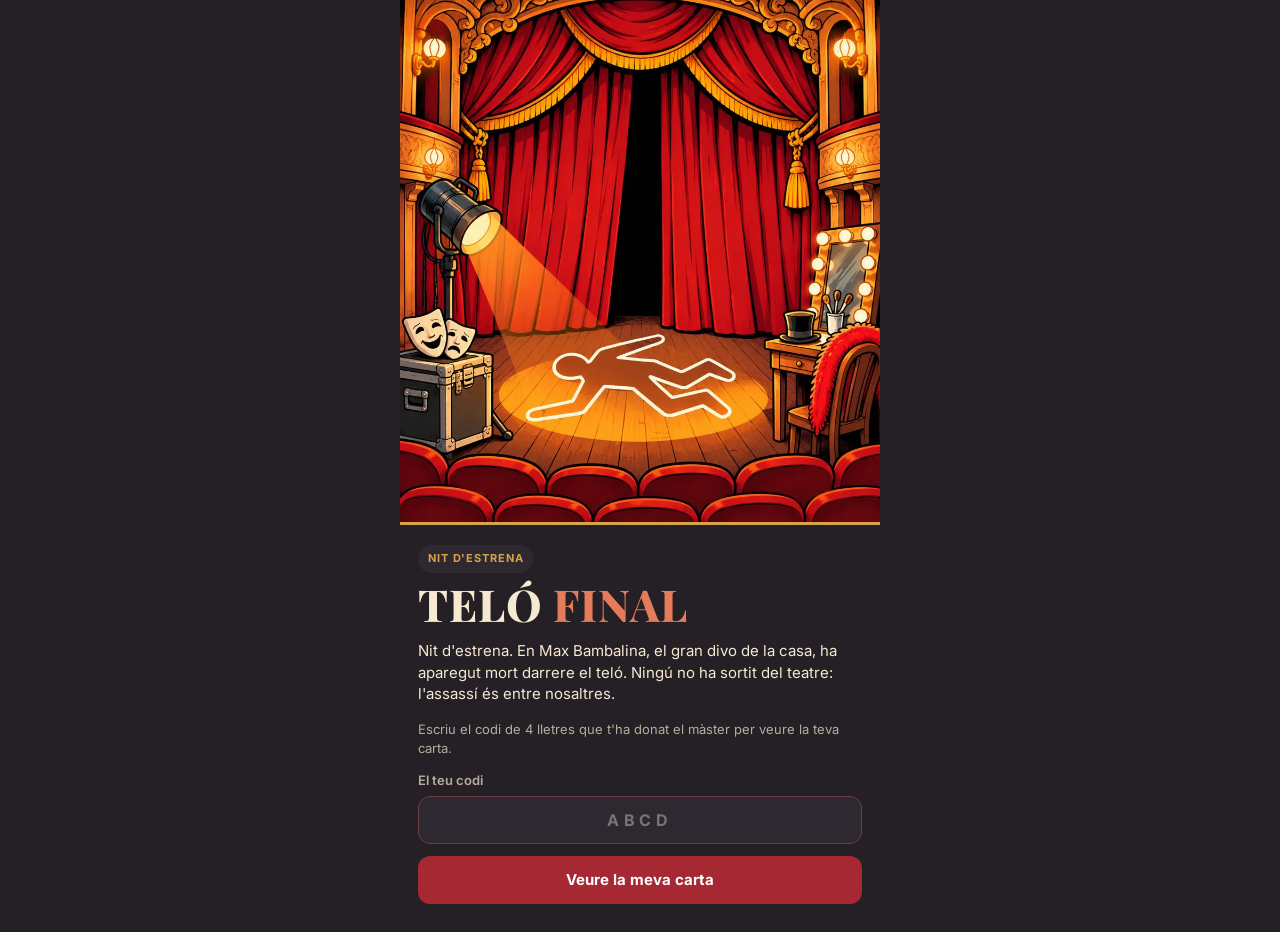
==== index.html @ dbfe651f "Add files via upload" ====
<!doctype html>
<html lang="ca">
<head>
<meta charset="utf-8">
<meta name="viewport" content="width=device-width, initial-scale=1, viewport-fit=cover">
<meta name="theme-color" content="#242026">
<title>Teló Final</title>
<link rel="preconnect" href="https://fonts.googleapis.com">
<link rel="preconnect" href="https://fonts.gstatic.com" crossorigin>
<link rel="stylesheet" href="https://fonts.googleapis.com/css2?family=Playfair+Display:wght@800&family=Inter:wght@400;500;600;700&family=JetBrains+Mono:wght@700&display=swap">
<link rel="stylesheet" href="css/estil.css">
<style>
  body { min-height: 100dvh; }
  .app { max-width: 480px; margin: 0 auto; min-height: 100dvh; display: flex; flex-direction: column; }
  .capcal { display: flex; align-items: center; justify-content: space-between; gap: 10px; padding: 14px 16px 10px; position: sticky; top: 0; background: var(--tinta); z-index: 5; }
  .capcal .titol-joc { font-size: 22px; }
  .benvinguda img.capcalera { width: 100%; aspect-ratio: 1199 / 1312; object-fit: cover; border-bottom: 3px solid var(--daurat); }
  .benvinguda .cos { padding: 20px 18px 28px; }
  .benvinguda h1 { font-size: 44px; margin: 10px 0 12px; }
  main.contingut { flex: 1; padding: 6px 16px 110px; }
  .navegacio {
    position: fixed; left: 0; right: 0; bottom: 0; z-index: 10;
    display: grid; grid-template-columns: repeat(4, minmax(0, 1fr)); gap: 4px;
    padding: 8px 10px calc(10px + env(safe-area-inset-bottom));
    background: #1C181E; border-top: 1px solid #3A3340;
    max-width: 480px; margin: 0 auto;
  }
  .pestanya { min-height: 52px; border: none; border-radius: 10px; background: transparent; color: var(--fum); font-size: 12px; font-weight: 600; cursor: pointer; display: flex; flex-direction: column; align-items: center; justify-content: center; gap: 3px; position: relative; }
  .pestanya svg { width: 20px; height: 20px; }
  .pestanya[aria-current="page"] { background: var(--tinta-clara); color: var(--corall); font-weight: 700; }
  .pestanya .punt { position: absolute; top: 6px; right: calc(50% - 18px); width: 9px; height: 9px; border-radius: 50%; background: var(--corall); }
  .rumor {
    background: var(--tinta-clara); border: 1px solid var(--corall); border-radius: var(--radius-md);
    padding: 12px 14px; margin-bottom: 12px;
  }
  .rumor .etiqueta { color: var(--corall); }
  .rumor p { margin: 4px 0 0; font-style: italic; }
  .forense { background: var(--blau); color: #fff; border-radius: var(--radius-md); padding: 14px; margin-bottom: 14px; }
  .forense .etiqueta { color: #E6EEF2; }
  .forense p { margin: 6px 0 0; font-size: 14px; }
  .dir-cerca { margin-bottom: 12px; }
  .dir-llista { display: grid; grid-template-columns: repeat(2, minmax(0, 1fr)); gap: 10px; }
  .dir-item { background: var(--crema); color: var(--tinta); border-radius: var(--radius-md); overflow: hidden; border: 2px solid var(--dept); }
  .dir-item img { width: 100%; aspect-ratio: 1/1; object-fit: contain; background: #EDE0C8; }
  .dir-item .text { padding: 8px 10px 10px; }
  .dir-item .nom { font-family: var(--font-display); font-weight: 800; font-size: 16px; line-height: 1.15; }
  .dir-item .rol { text-align: left; font-size: 10px; margin-top: 2px; }
  .dir-item .real { font-size: 13px; color: var(--tinta-suau); margin-top: 4px; }
  .dir-item .real b { color: var(--tinta); }
  .opcions-vot { display: grid; grid-template-columns: repeat(3, minmax(0, 1fr)); gap: 8px; }
  .opcio-sosp { background: var(--crema); color: var(--tinta); border: 3px solid transparent; border-radius: var(--radius-md); padding: 0 0 6px; cursor: pointer; text-align: center; font-size: 12px; font-weight: 600; line-height: 1.2; }
  .opcio-sosp img { width: 100%; aspect-ratio: 1/1; object-fit: contain; background: #EDE0C8; border-radius: 9px 9px 0 0; margin-bottom: 4px; }
  .opcio-sosp[aria-pressed="true"] { border-color: var(--corall); box-shadow: 0 0 0 2px var(--corall); }
  .opcions-text { display: flex; flex-wrap: wrap; gap: 8px; }
  .opcio-text { min-height: 44px; padding: 0 14px; border-radius: 999px; border: 1px solid var(--linia); background: var(--tinta-clara); color: var(--crema); font-size: 14px; font-weight: 600; cursor: pointer; }
  .opcio-text[aria-pressed="true"] { border-color: var(--corall); color: #fff; background: var(--corall); }
  h2.seccio { font-family: var(--font-display); font-weight: 800; font-size: 24px; margin: 8px 0 12px; }
  h3.sub { font-size: 13px; font-weight: 700; letter-spacing: 0.12em; text-transform: uppercase; color: var(--fum-calid); margin: 18px 0 8px; }
  .estat-missio { display: inline-block; font-size: 12px; font-weight: 700; padding: 4px 10px; border-radius: 999px; }
  .estat-missio.feta { background: #2E6B3A; color: #fff; }
  .estat-missio.pendent { background: var(--tinta-clara); color: var(--fum); }
  .resultat-codi { font-size: 13px; padding: 6px 0; border-bottom: 1px solid var(--linia); }
  .modal-fons { position: fixed; inset: 0; background: rgba(20,16,20,.75); display: flex; align-items: center; justify-content: center; padding: 18px; z-index: 50; }
  .modal { background: var(--bordeus); border: 2px solid var(--daurat); border-radius: var(--radius-lg); padding: 20px; max-width: 420px; width: 100%; }
  .modal h2 { font-family: var(--font-display); color: var(--daurat); margin: 0 0 8px; }
  .revelacio-cap { text-align: center; margin: 8px 0 16px; }
  .revelacio-cap img { width: 180px; margin: 10px auto; border-radius: var(--radius-md); background: #EDE0C8; border: 3px solid var(--telo); }
  .rank { display: flex; justify-content: space-between; gap: 10px; padding: 8px 0; border-bottom: 1px solid var(--linia); font-size: 14px; }
  .rank.jo { color: var(--daurat); font-weight: 700; }
</style>
</head>
<body>
<div class="app">

  <!-- Entrada / benvinguda -->
  <section id="vista-entrada" class="benvinguda">
    <img class="capcalera" src="img/capcalera-mobil.jpg" alt="Escenari amb el teló vermell entreobert, un focus i la silueta de guix d'un cos a terra">
    <div class="cos">
      <span class="fase" id="entrada-fase">Nit d'estrena</span>
      <h1 class="titol-joc">TELÓ <span>FINAL</span></h1>
      <p>Nit d'estrena. En Max Bambalina, el gran divo de la casa, ha aparegut mort darrere el teló. Ningú no ha sortit del teatre: l'assassí és entre nosaltres.</p>
      <p class="suau petit">Escriu el codi de 4 lletres que t'ha donat el màster per veure la teva carta.</p>
      <form id="form-codi" class="separat" autocomplete="off">
        <div>
          <label for="input-codi">El teu codi</label>
          <input id="input-codi" class="input-codi" type="text" inputmode="text" maxlength="4" placeholder="ABCD" required>
        </div>
        <div id="entrada-error" class="avis error" hidden></div>
        <button class="boto boto-ample" type="submit">Veure la meva carta</button>
      </form>
    </div>
  </section>

  <!-- Joc -->
  <section id="vista-joc" hidden>
    <header class="capcal">
      <div class="titol-joc">TELÓ <span>FINAL</span></div>
      <span class="fase" id="joc-fase">…</span>
    </header>
    <main class="contingut">
      <div id="avisos"></div>
      <div id="tab-carta" class="tab"></div>
      <div id="tab-directori" class="tab" hidden></div>
      <div id="tab-missio" class="tab" hidden></div>
      <div id="tab-votar" class="tab" hidden></div>
      <div id="tab-resultats" class="tab" hidden></div>
    </main>
    <nav class="navegacio" aria-label="Seccions">
      <button class="pestanya" data-tab="carta" aria-current="page" type="button">
        <svg viewBox="0 0 24 24" fill="none" stroke="currentColor" stroke-width="2" stroke-linecap="round" stroke-linejoin="round" aria-hidden="true"><rect x="5" y="3" width="14" height="18" rx="2"/><path d="M9 8h6M9 12h6"/></svg>Carta
      </button>
      <button class="pestanya" data-tab="directori" type="button">
        <svg viewBox="0 0 24 24" fill="none" stroke="currentColor" stroke-width="2" stroke-linecap="round" stroke-linejoin="round" aria-hidden="true"><circle cx="9" cy="8" r="3"/><path d="M3 20c0-3.3 2.7-6 6-6s6 2.7 6 6M16 4a3 3 0 0 1 0 6M18 14c2 .7 3 2.8 3 6"/></svg>Directori
      </button>
      <button class="pestanya" data-tab="missio" type="button">
        <svg viewBox="0 0 24 24" fill="none" stroke="currentColor" stroke-width="2" stroke-linecap="round" stroke-linejoin="round" aria-hidden="true"><circle cx="12" cy="12" r="9"/><circle cx="12" cy="12" r="5"/><circle cx="12" cy="12" r="1"/></svg>Missió
      </button>
      <button class="pestanya" data-tab="votar" type="button">
        <svg viewBox="0 0 24 24" fill="none" stroke="currentColor" stroke-width="2" stroke-linecap="round" stroke-linejoin="round" aria-hidden="true"><path d="M4 12l5 5L20 6"/></svg>Votar
      </button>
    </nav>
  </section>

  <div id="modal" class="modal-fons" hidden></div>
</div>

<script src="vendor/supabase.js"></script>
<script src="js/config.js"></script>
<script src="js/comu.js"></script>
<script src="js/jugador.js"></script>
</body>
</html>
---- css/estil.css ----
/* Teló Final — estil comú (paleta del brand book) */
:root {
  --telo: #A62832;
  --bordeus: #551F2B;
  --crema: #F6E9D2;
  --daurat: #D5A34B;
  --tinta: #242026;
  --blau: #426A80;
  --corall: #E57C59;
  --tinta-clara: #2E2830;
  --linia: #6E3A45;
  --tinta-suau: #6E625A;
  --fum: #B8AC9C;
  --fum-calid: #C9B79C;
  --font-display: "Playfair Display", Georgia, serif;
  --font-sans: Inter, system-ui, -apple-system, "Segoe UI", sans-serif;
  --font-mono: "JetBrains Mono", ui-monospace, monospace;
  --radius-sm: 4px;
  --radius-md: 12px;
  --radius-lg: 18px;
  --ombra-carta: 0 18px 40px rgba(0, 0, 0, 0.55);
}

* { box-sizing: border-box; }
html, body { margin: 0; padding: 0; }
body {
  background: var(--tinta);
  color: var(--crema);
  font-family: var(--font-sans);
  font-size: 15px;
  line-height: 1.45;
  -webkit-font-smoothing: antialiased;
}
img { max-width: 100%; display: block; }
a { color: var(--daurat); }
button { font-family: inherit; }
[hidden] { display: none !important; }

.titol-joc {
  font-family: var(--font-display);
  font-weight: 800;
  letter-spacing: 0.02em;
  line-height: 0.95;
  margin: 0;
}
.titol-joc span { color: var(--corall); }

/* Botons */
.boto {
  display: inline-flex; align-items: center; justify-content: center; gap: 8px;
  min-height: 48px; padding: 0 20px;
  border: none; border-radius: var(--radius-md);
  background: var(--telo); color: #fff;
  font-size: 15px; font-weight: 700; cursor: pointer;
  text-decoration: none;
}
.boto:active { background: var(--bordeus); }
.boto:focus-visible, .boto-sec:focus-visible, .pestanya:focus-visible, input:focus-visible, select:focus-visible, textarea:focus-visible {
  outline: 2px solid var(--daurat); outline-offset: 2px;
}
.boto[disabled] { opacity: 0.45; cursor: not-allowed; }
.boto-sec {
  display: inline-flex; align-items: center; justify-content: center; gap: 8px;
  min-height: 44px; padding: 0 16px;
  border: 1px solid var(--linia); border-radius: var(--radius-md);
  background: var(--tinta-clara); color: var(--crema);
  font-size: 14px; font-weight: 600; cursor: pointer; text-decoration: none;
}
.boto-sec.actiu { border-color: var(--corall); color: var(--corall); }
.boto-ample { width: 100%; }

.fase {
  display: inline-block;
  font-size: 11px; font-weight: 700; letter-spacing: 0.08em; text-transform: uppercase;
  padding: 6px 10px; border-radius: 999px;
  background: var(--tinta-clara); color: var(--daurat);
}

.etiqueta {
  font-size: 10px; font-weight: 700; letter-spacing: 0.14em; text-transform: uppercase;
  color: var(--fum-calid);
}

/* Formularis */
input[type=text], input[type=password], select, textarea {
  width: 100%;
  min-height: 48px;
  padding: 10px 14px;
  border-radius: var(--radius-md);
  border: 1px solid var(--linia);
  background: var(--tinta-clara);
  color: var(--crema);
  font-family: var(--font-sans);
  font-size: 16px;
}
textarea { min-height: 160px; resize: vertical; }
label { display: block; font-size: 13px; font-weight: 600; color: var(--fum); margin-bottom: 6px; }
.camp { margin-bottom: 14px; }
.input-codi {
  text-transform: uppercase; letter-spacing: 0.3em; font-family: var(--font-mono); font-weight: 700;
  font-size: 22px; text-align: center;
}

/* Missatges */
.avis {
  border-radius: var(--radius-md);
  padding: 12px 14px;
  font-size: 14px;
  margin: 10px 0;
  background: var(--tinta-clara);
  border: 1px solid var(--linia);
}
.avis.ok { border-color: #5E9C6B; }
.avis.error { border-color: var(--corall); color: #F3C0AE; }
.avis.info { background: var(--blau); border-color: var(--blau); color: #fff; }

.panell {
  background: var(--bordeus);
  border-radius: var(--radius-md);
  padding: 16px;
  margin-bottom: 14px;
}
.panell h2, .panell h3 {
  font-family: var(--font-display); font-weight: 800; color: var(--daurat);
  margin: 0 0 8px; font-size: 20px;
}

/* Xips */
.xips { display: flex; gap: 5px; flex-wrap: wrap; justify-content: center; }
.xip {
  font-size: 11.5px; font-weight: 500; padding: 3px 8px; border-radius: 999px;
  border: 1px solid #D9CBB3; background: #fff; color: var(--tinta);
}

/* ---------- Carta ---------- */
.carta {
  width: min(340px, 100%);
  aspect-ratio: 340 / 476;
  margin: 0 auto;
  perspective: 1400px;
}
.carta-interior {
  position: relative; width: 100%; height: 100%;
  transition: transform 0.6s cubic-bezier(.2,.7,.2,1);
  transform-style: preserve-3d;
}
.carta.girada .carta-interior { transform: rotateY(180deg); }
.cara, .revers {
  position: absolute; inset: 0;
  border-radius: var(--radius-lg);
  padding: 10px;
  box-shadow: var(--ombra-carta);
  backface-visibility: hidden;
  -webkit-backface-visibility: hidden;
}
.cara { background: var(--crema); color: var(--tinta); }
.revers { background: var(--bordeus); transform: rotateY(180deg); }
.marc {
  height: 100%; border-radius: var(--radius-md); padding: 10px;
  display: flex; flex-direction: column; gap: 8px;
  border: 2px solid var(--dept, var(--telo));
}
.revers .marc { border-color: var(--daurat); overflow-y: auto; padding: 14px 16px; gap: 12px; color: var(--crema); }
.il {
  position: relative; width: 100%; aspect-ratio: 1 / 1; border-radius: 8px; overflow: hidden;
  background: #EDE0C8;
}
.il img { width: 100%; height: 100%; object-fit: contain; }
.placa {
  position: absolute; left: 8px; top: 8px;
  display: flex; flex-direction: column; align-items: center; gap: 3px;
  padding: 6px 7px; border-radius: 8px;
  background: var(--dept); color: #fff;
  font-family: var(--font-display); font-weight: 800; font-size: 20px; line-height: 1;
}
.placa svg { width: 16px; height: 16px; }
.pindola-dept {
  position: absolute; right: 8px; top: 8px;
  font-size: 10px; font-weight: 700; letter-spacing: 0.16em; text-transform: uppercase;
  padding: 5px 8px; border-radius: 999px; background: var(--dept); color: #fff;
}
.nom-personatge { font-family: var(--font-display); font-weight: 800; font-size: 25px; line-height: 1.1; text-align: center; }
.rol { font-size: 11px; font-weight: 700; letter-spacing: 0.18em; text-transform: uppercase; text-align: center; color: var(--dept); }
.senyals-titol { font-size: 10px; font-weight: 600; letter-spacing: 0.1em; text-transform: uppercase; color: var(--tinta-suau); text-align: center; }
.revers h2 { font-family: var(--font-display); font-weight: 800; font-size: 20px; color: var(--daurat); margin: 0; }
.no-ensenyis { font-size: 10px; font-weight: 700; letter-spacing: 0.14em; text-transform: uppercase; color: var(--corall); }
.bloc-revers p { margin: 3px 0 0; font-size: 13.5px; line-height: 1.45; }
.codi-personal { font-family: var(--font-mono); font-weight: 700; font-size: 26px; letter-spacing: 0.3em; color: var(--daurat); }
.caixa-dolent {
  border: 1px dashed var(--corall); border-radius: var(--radius-md); padding: 10px 12px;
  background: rgba(229, 124, 89, 0.08);
}
.caixa-dolent strong { color: var(--corall); letter-spacing: 0.08em; text-transform: uppercase; font-size: 12px; }

/* Departaments */
.dept-escena { --dept: #A62832; }
.dept-tecnica { --dept: #426A80; }
.dept-sala { --dept: #551F2B; }
.dept-taquilla { --dept: #2E6B3A; }
.dept-oficines { --dept: #8A5A00; }
.dept-manteniment { --dept: #4F5B62; }
.dept-public { --dept: #3D3D7A; }

/* Utilitats */
.centre { text-align: center; }
.suau { color: var(--fum); }
.petit { font-size: 13px; }
.separat > * + * { margin-top: 12px; }
.fila { display: flex; gap: 10px; flex-wrap: wrap; align-items: center; }
.graella-2 { display: grid; grid-template-columns: repeat(2, minmax(0, 1fr)); gap: 10px; }
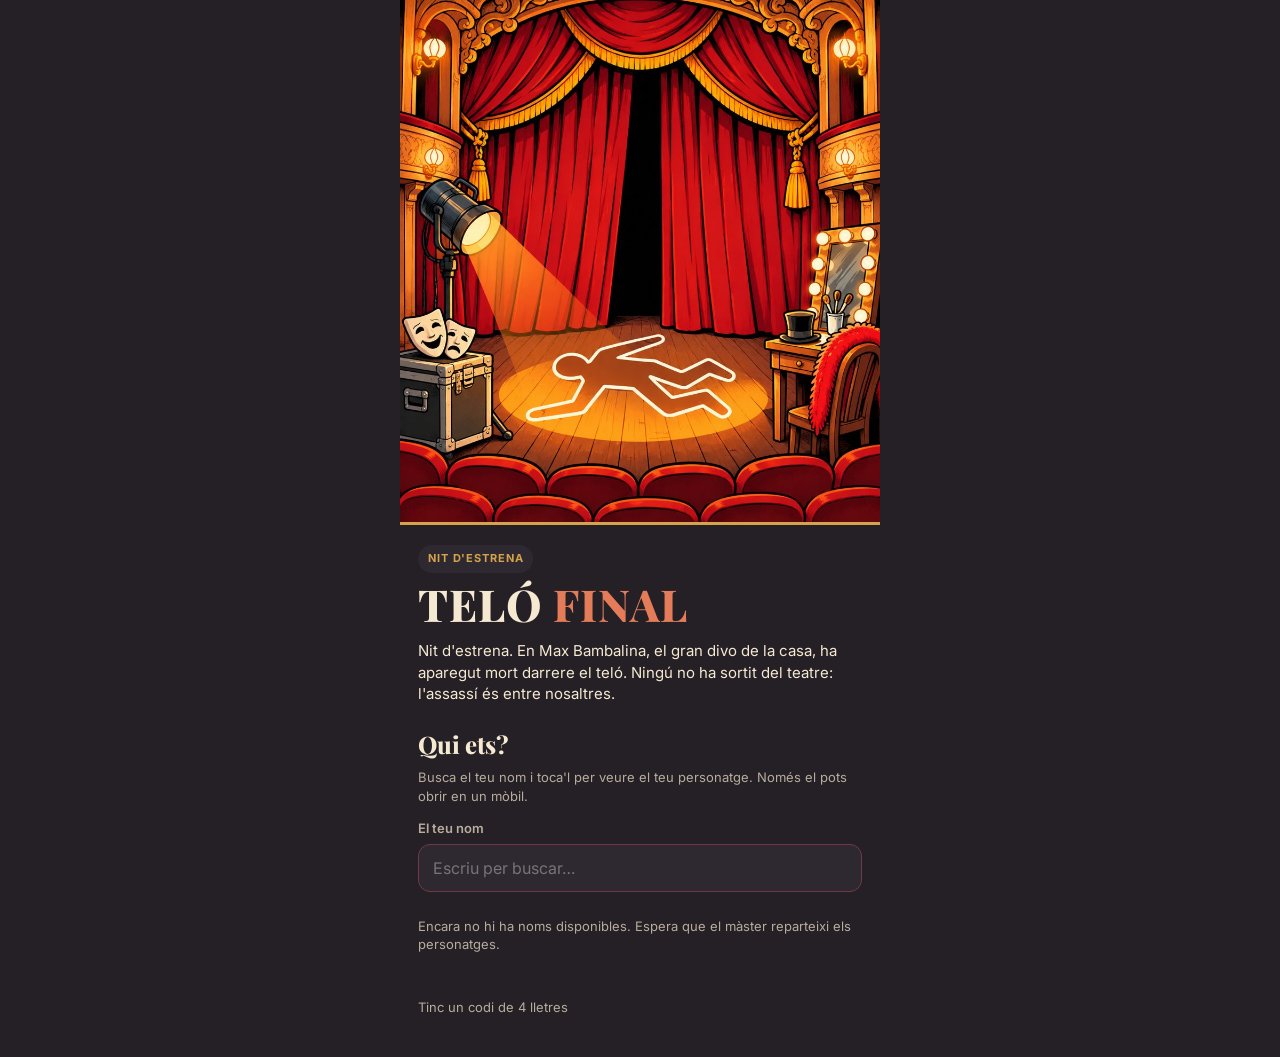
==== commit 84955b0f: "Notes, missions acumulatives i entrada per nom" ====
--- a/index.html
+++ b/index.html
@@ -20,7 +20,7 @@
   main.contingut { flex: 1; padding: 6px 16px 110px; }
   .navegacio {
     position: fixed; left: 0; right: 0; bottom: 0; z-index: 10;
-    display: grid; grid-template-columns: repeat(4, minmax(0, 1fr)); gap: 4px;
+    display: grid; grid-template-columns: repeat(5, minmax(0, 1fr)); gap: 3px;
     padding: 8px 10px calc(10px + env(safe-area-inset-bottom));
     background: #1C181E; border-top: 1px solid #3A3340;
     max-width: 480px; margin: 0 auto;
@@ -67,6 +67,14 @@
   .revelacio-cap img { width: 180px; margin: 10px auto; border-radius: var(--radius-md); background: #EDE0C8; border: 3px solid var(--telo); }
   .rank { display: flex; justify-content: space-between; gap: 10px; padding: 8px 0; border-bottom: 1px solid var(--linia); font-size: 14px; }
   .rank.jo { color: var(--daurat); font-weight: 700; }
+  .llista-noms { display: flex; flex-direction: column; gap: 8px; margin-top: 12px; }
+  .boto-nom { min-height: 52px; padding: 0 16px; border-radius: var(--radius-md); border: 1px solid var(--linia); background: var(--tinta-clara); color: var(--crema); font-size: 17px; font-weight: 600; text-align: left; cursor: pointer; }
+  .boto-nom:active { background: var(--bordeus); }
+  .notes-area { min-height: 55vh; font-size: 16px; line-height: 1.5; background: var(--crema); color: var(--tinta); border-color: var(--daurat); }
+  .progres { height: 10px; border-radius: 999px; background: var(--tinta-clara); overflow: hidden; margin: 10px 0 4px; }
+  .progres > div { height: 100%; background: var(--daurat); }
+  .aconseguit { display: flex; justify-content: space-between; gap: 8px; padding: 8px 0; border-bottom: 1px solid var(--linia); font-size: 14px; }
+  .aconseguit .codi { font-family: var(--font-mono); color: var(--daurat); letter-spacing: .15em; }
 </style>
 </head>
 <body>
@@ -79,15 +87,24 @@
       <span class="fase" id="entrada-fase">Nit d'estrena</span>
       <h1 class="titol-joc">TELÓ <span>FINAL</span></h1>
       <p>Nit d'estrena. En Max Bambalina, el gran divo de la casa, ha aparegut mort darrere el teló. Ningú no ha sortit del teatre: l'assassí és entre nosaltres.</p>
-      <p class="suau petit">Escriu el codi de 4 lletres que t'ha donat el màster per veure la teva carta.</p>
-      <form id="form-codi" class="separat" autocomplete="off">
-        <div>
-          <label for="input-codi">El teu codi</label>
-          <input id="input-codi" class="input-codi" type="text" inputmode="text" maxlength="4" placeholder="ABCD" required>
-        </div>
-        <div id="entrada-error" class="avis error" hidden></div>
-        <button class="boto boto-ample" type="submit">Veure la meva carta</button>
-      </form>
+      <h2 class="seccio" style="margin-top:22px">Qui ets?</h2>
+      <p class="suau petit" style="margin-top:-6px">Busca el teu nom i toca'l per veure el teu personatge. Només el pots obrir en un mòbil.</p>
+      <div id="entrada-error" class="avis error" hidden></div>
+      <div id="bloc-noms">
+        <label for="cerca-nom">El teu nom</label>
+        <input id="cerca-nom" type="text" placeholder="Escriu per buscar…" autocomplete="off">
+        <div id="llista-noms" class="llista-noms"></div>
+      </div>
+      <details style="margin-top:18px">
+        <summary class="suau petit" style="cursor:pointer;min-height:44px;display:flex;align-items:center">Tinc un codi de 4 lletres</summary>
+        <form id="form-codi" class="separat" autocomplete="off">
+          <div>
+            <label for="input-codi">El teu codi</label>
+            <input id="input-codi" class="input-codi" type="text" inputmode="text" maxlength="4" placeholder="ABCD" required>
+          </div>
+          <button class="boto boto-ample" type="submit">Veure la meva carta</button>
+        </form>
+      </details>
     </div>
   </section>
 
@@ -103,6 +120,7 @@
       <div id="tab-directori" class="tab" hidden></div>
       <div id="tab-missio" class="tab" hidden></div>
       <div id="tab-votar" class="tab" hidden></div>
+      <div id="tab-notes" class="tab" hidden></div>
       <div id="tab-resultats" class="tab" hidden></div>
     </main>
     <nav class="navegacio" aria-label="Seccions">
@@ -114,6 +132,9 @@
       </button>
       <button class="pestanya" data-tab="missio" type="button">
         <svg viewBox="0 0 24 24" fill="none" stroke="currentColor" stroke-width="2" stroke-linecap="round" stroke-linejoin="round" aria-hidden="true"><circle cx="12" cy="12" r="9"/><circle cx="12" cy="12" r="5"/><circle cx="12" cy="12" r="1"/></svg>Missió
+      </button>
+      <button class="pestanya" data-tab="notes" type="button">
+        <svg viewBox="0 0 24 24" fill="none" stroke="currentColor" stroke-width="2" stroke-linecap="round" stroke-linejoin="round" aria-hidden="true"><path d="M12 20h9M16.5 3.5a2.1 2.1 0 0 1 3 3L7 19l-4 1 1-4z"/></svg>Notes
       </button>
       <button class="pestanya" data-tab="votar" type="button">
         <svg viewBox="0 0 24 24" fill="none" stroke="currentColor" stroke-width="2" stroke-linecap="round" stroke-linejoin="round" aria-hidden="true"><path d="M4 12l5 5L20 6"/></svg>Votar
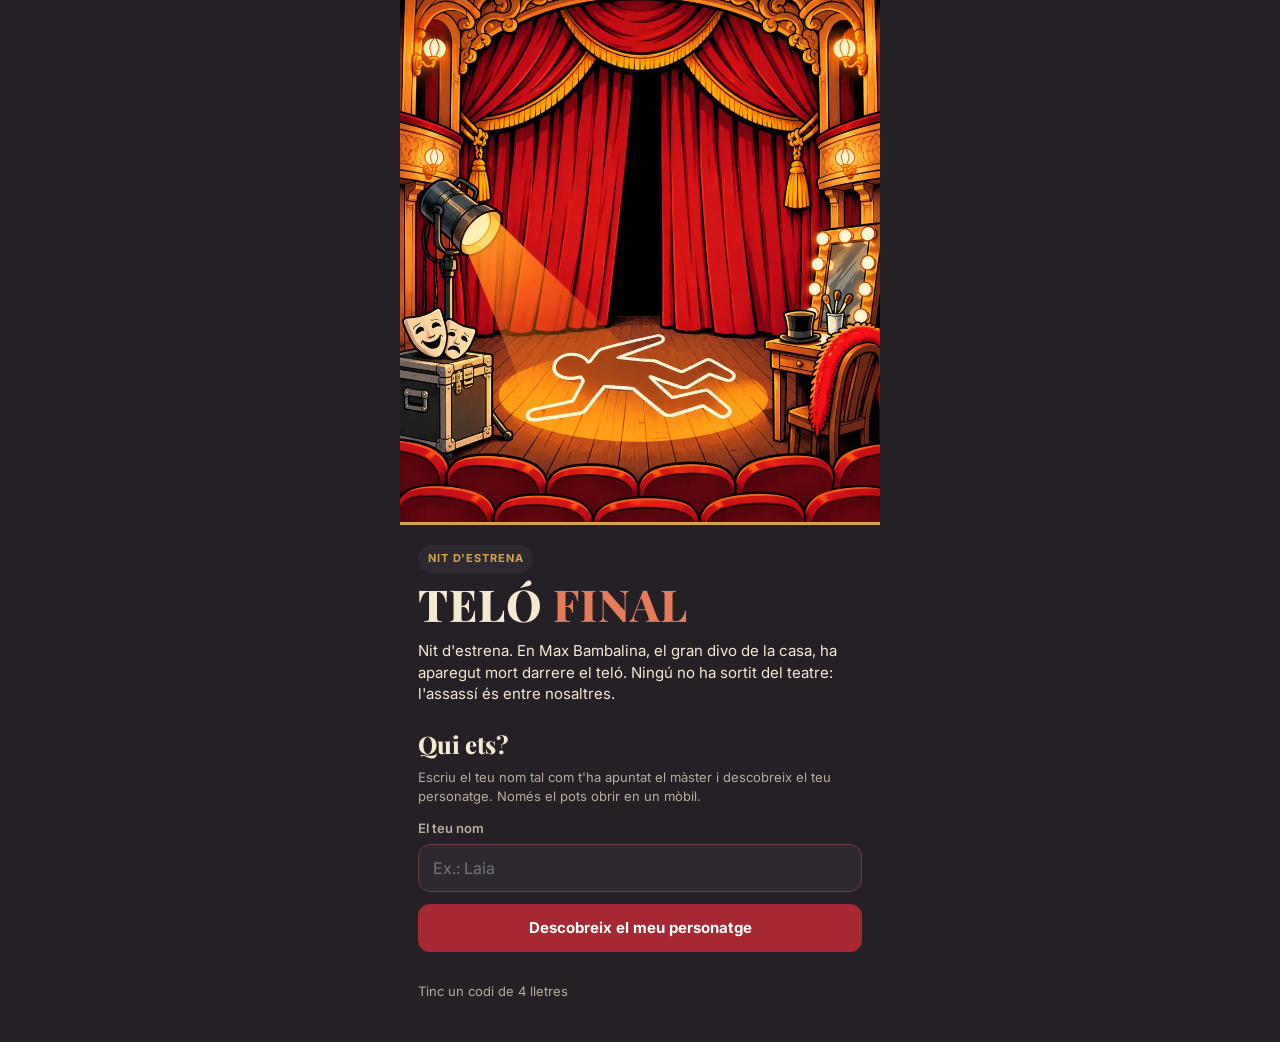
==== commit c5954d6e: "Entrada escrivint el nom, missatges al màster i punts" ====
--- a/index.html
+++ b/index.html
@@ -88,13 +88,15 @@
       <h1 class="titol-joc">TELÓ <span>FINAL</span></h1>
       <p>Nit d'estrena. En Max Bambalina, el gran divo de la casa, ha aparegut mort darrere el teló. Ningú no ha sortit del teatre: l'assassí és entre nosaltres.</p>
       <h2 class="seccio" style="margin-top:22px">Qui ets?</h2>
-      <p class="suau petit" style="margin-top:-6px">Busca el teu nom i toca'l per veure el teu personatge. Només el pots obrir en un mòbil.</p>
+      <p class="suau petit" style="margin-top:-6px">Escriu el teu nom tal com t'ha apuntat el màster i descobreix el teu personatge. Només el pots obrir en un mòbil.</p>
       <div id="entrada-error" class="avis error" hidden></div>
-      <div id="bloc-noms">
-        <label for="cerca-nom">El teu nom</label>
-        <input id="cerca-nom" type="text" placeholder="Escriu per buscar…" autocomplete="off">
-        <div id="llista-noms" class="llista-noms"></div>
-      </div>
+      <form id="form-nom" class="separat" autocomplete="off">
+        <div>
+          <label for="input-nom">El teu nom</label>
+          <input id="input-nom" type="text" placeholder="Ex.: Laia" autocapitalize="words" required>
+        </div>
+        <button class="boto boto-ample" type="submit">Descobreix el meu personatge</button>
+      </form>
       <details style="margin-top:18px">
         <summary class="suau petit" style="cursor:pointer;min-height:44px;display:flex;align-items:center">Tinc un codi de 4 lletres</summary>
         <form id="form-codi" class="separat" autocomplete="off">
